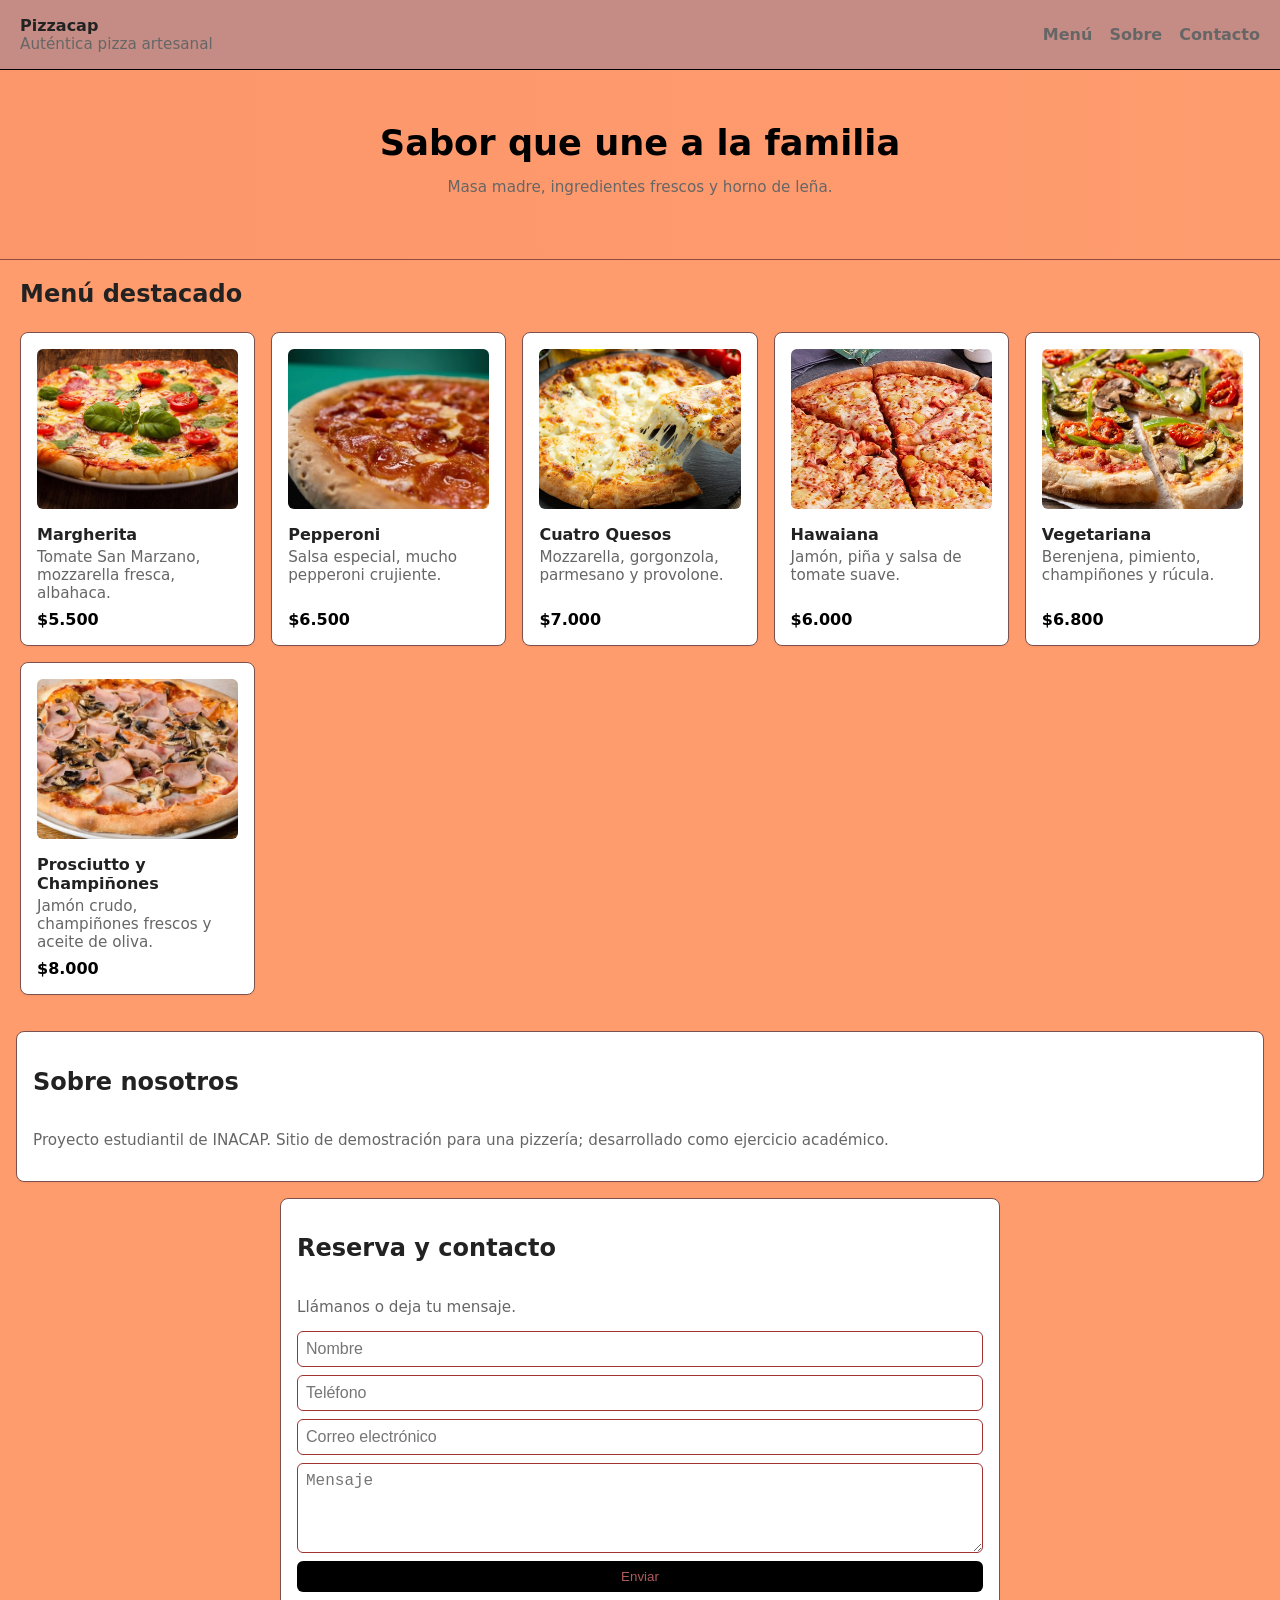
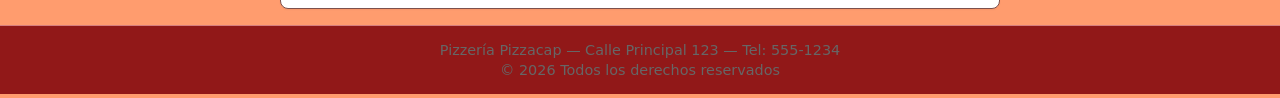
==== pizza/index.html @ 0dc7120b "09-04-2026" ====
<!doctype html>
<html lang="es">
<head>
    <meta charset="utf-8">
    <meta name="viewport" content="width=device-width,initial-scale=1">
    <title>Pizzacap</title>
    <link type="image/x-icon" rel="icon" href="img/pizza-logo-images-stock-vector.ico">
    <link rel="stylesheet" href="css/estilo1.css">
</head>
<body>
    <header>
        <div class="branding">
            <img src="img/logo.png" alt="Logotipo Pizzacap" onerror="this.style.display='none'">
            <div>
                <strong>Pizzacap</strong>
                <div class="muted">Auténtica pizza artesanal</div>
            </div>
        </div>
        <nav aria-label="Navegación principal">
            <a href="#menu">Menú</a>
            <a href="#sobre">Sobre</a>
            <a href="#contacto">Contacto</a>
        </nav>
    </header>

    <main>
        <section class="hero" aria-labelledby="hero-title">
            <h1 id="hero-title">Sabor que une a la familia</h1>
            <p class="muted">Masa madre, ingredientes frescos y horno de leña.</p>
        </section>

        <section id="menu" class="grid" aria-labelledby="menu-title">
            <h2 id="menu-title" style="grid-column:1/-1;margin:0 0 .5rem">Menú destacado</h2>

            <article class="card">
                <img src="img/pizza-margarita-3684.jpg" alt="Pizza Margherita" class="pizza-img">
                <div class="pizza-title">Margherita</div>
                <div class="muted">Tomate San Marzano, mozzarella fresca, albahaca.</div>
                <div class="price">$5.500</div>
            </article>

            <article class="card">
                <img src="img/Pizza-peperonni-convertido-de-webp.jpeg" alt="Pizza Pepperoni" class="pizza-img">
                <div class="pizza-title">Pepperoni</div>
                <div class="muted">Salsa especial, mucho pepperoni crujiente.</div>
                <div class="price">$6.500</div>
            </article>

            <article class="card">
                <img src="img/Pizza-cuatro-quesos-convertido-de-webp.jpeg" alt="Pizza Cuatro Quesos" class="pizza-img">
                <div class="pizza-title">Cuatro Quesos</div>
                <div class="muted">Mozzarella, gorgonzola, parmesano y provolone.</div>
                <div class="price">$7.000</div>
            </article>

            <article class="card">
                <img src="img/hawaiana_1691158484_large.jpg" alt="Pizza Hawaiana" class="pizza-img">
                <div class="pizza-title">Hawaiana</div>
                <div class="muted">Jamón, piña y salsa de tomate suave.</div>
                <div class="price">$6.000</div>
            </article>

            <article class="card">
                <img src="img/Pizza_vegetariana.jpg" alt="Pizza Vegetariana" class="pizza-img">
                <div class="pizza-title">Vegetariana</div>
                <div class="muted">Berenjena, pimiento, champiñones y rúcula.</div>
                <div class="price">$6.800</div>
            </article>

            <article class="card">
                <img src="img/Pizza-prosciutto-convertido-de-webp.jpeg" alt="Pizza Prosciutto" class="pizza-img">
                <div class="pizza-title">Prosciutto y Champiñones</div>
                <div class="muted">Jamón crudo, champiñones frescos y aceite de oliva.</div>
                <div class="price">$8.000</div>
            </article>
        </section>

        <section id="sobre" class="card" style="margin:1rem" aria-labelledby="sobre-title">
            <h2 id="sobre-title">Sobre nosotros</h2>
            <p class="muted">Proyecto estudiantil de INACAP. Sitio de demostración para una pizzería; desarrollado como ejercicio académico.</p>
        </section>

        <section id="contacto" class="card contact" aria-labelledby="contacto-title">
            <h2 id="contacto-title">Reserva y contacto</h2>
            <p class="muted">Llámanos o deja tu mensaje.</p>
            <form action="#" method="post" aria-label="Formulario de contacto">
                <input type="text" name="nombre" placeholder="Nombre" required>
                <input type="tel" name="telefono" placeholder="Teléfono">
                <input type="email" name="email" placeholder="Correo electrónico" required>
                <textarea name="mensaje" rows="4" placeholder="Mensaje"></textarea>
                <button class="btn" type="submit">Enviar</button>
            </form>
        </section>
    </main>

    <footer>
        <div>Pizzería Pizzacap — Calle Principal 123 — Tel: 555-1234</div>
        <div style="margin-top:.25rem">© <span id="year"></span> Todos los derechos reservados</div>
    </footer>

    <script>
        document.getElementById('year').textContent = new Date().getFullYear();
        
        // Script para asegurar el nombre en todo el documento
        (() => {
            const name = 'Pizzacap';
            document.title = name;
            const logo = document.querySelector('.branding img');
            if (logo) logo.alt = `Logotipo ${name}`;
        })();
    </script>
</body>
</html>
---- pizza/css/estilo1.css ----
:root{--accent:#000000;--bg:#ff9c6e;--muted:#666}
        *{box-sizing:border-box}
        body{margin:0;font-family:system-ui,-apple-system,Segoe UI,Roboto,"Helvetica Neue",Arial;background:var(--bg);color:#222}
        
        header,footer,main,nav,section{display:block}
        header{background:#c48c84;padding:1rem 1.25rem;border-bottom:1px solid #000000;display:flex;align-items:center;justify-content:space-between;gap:1rem}
        
        .branding{display:flex;align-items:center;gap:.75rem}
        .branding img{height:56px;width:auto;display:block}
        
        nav a{margin-left:.75rem;text-decoration:none;color:var(--muted);font-weight:600}
        
        .hero{padding:2.5rem 1.25rem;text-align:center;background:linear-gradient(90deg,rgba(194, 59, 44, 0.06),transparent);border-bottom:1px solid #964841}
        .hero h1{margin:.25rem 0;font-size:1.75rem;color:var(--accent)}
        
        .grid{display:grid;gap:1rem;padding:1.25rem;grid-template-columns:repeat(auto-fit,minmax(220px,1fr))}
        
        .card{background:#fff;padding:1rem;border-radius:8px;box-shadow:0 1px 2px rgba(0,0,0,.04);border:1px solid #7c514d;display:flex;flex-direction:column}
        
        /* Estilo para las nuevas imágenes de las pizzas */
        .pizza-img {
            width: 100%;
            height: 160px;
            object-fit: cover;
            border-radius: 6px;
            margin-bottom: 0.75rem;
            background-color: #ff662a; /* Color de fondo si no carga la imagen */
        }

        .pizza-title{font-weight:700;margin:.25rem 0}
        .muted{color:var(--muted);font-size:.95rem}
        .price{margin-top:auto;padding-top:0.5rem;font-weight:700;color:var(--accent)}

        footer{padding:1rem 1.25rem;text-align:center;font-size:.9rem;color:var(--muted);border-top:1px solid #d67e7e;background:#911818}
        
        .contact{max-width:720px;margin:1rem auto}
        .contact form{display:grid;gap:.5rem}
        
        .btn{background:var(--accent);color:#af5b5b;border:none;padding:.5rem .75rem;border-radius:6px;cursor:pointer}
        input,textarea{width:100%;padding:.5rem;border:1px solid #a13232;border-radius:6px;font-size:1rem}
        
        @media(min-width:720px){.hero{padding:3rem 2rem}.hero h1{font-size:2.2rem}}
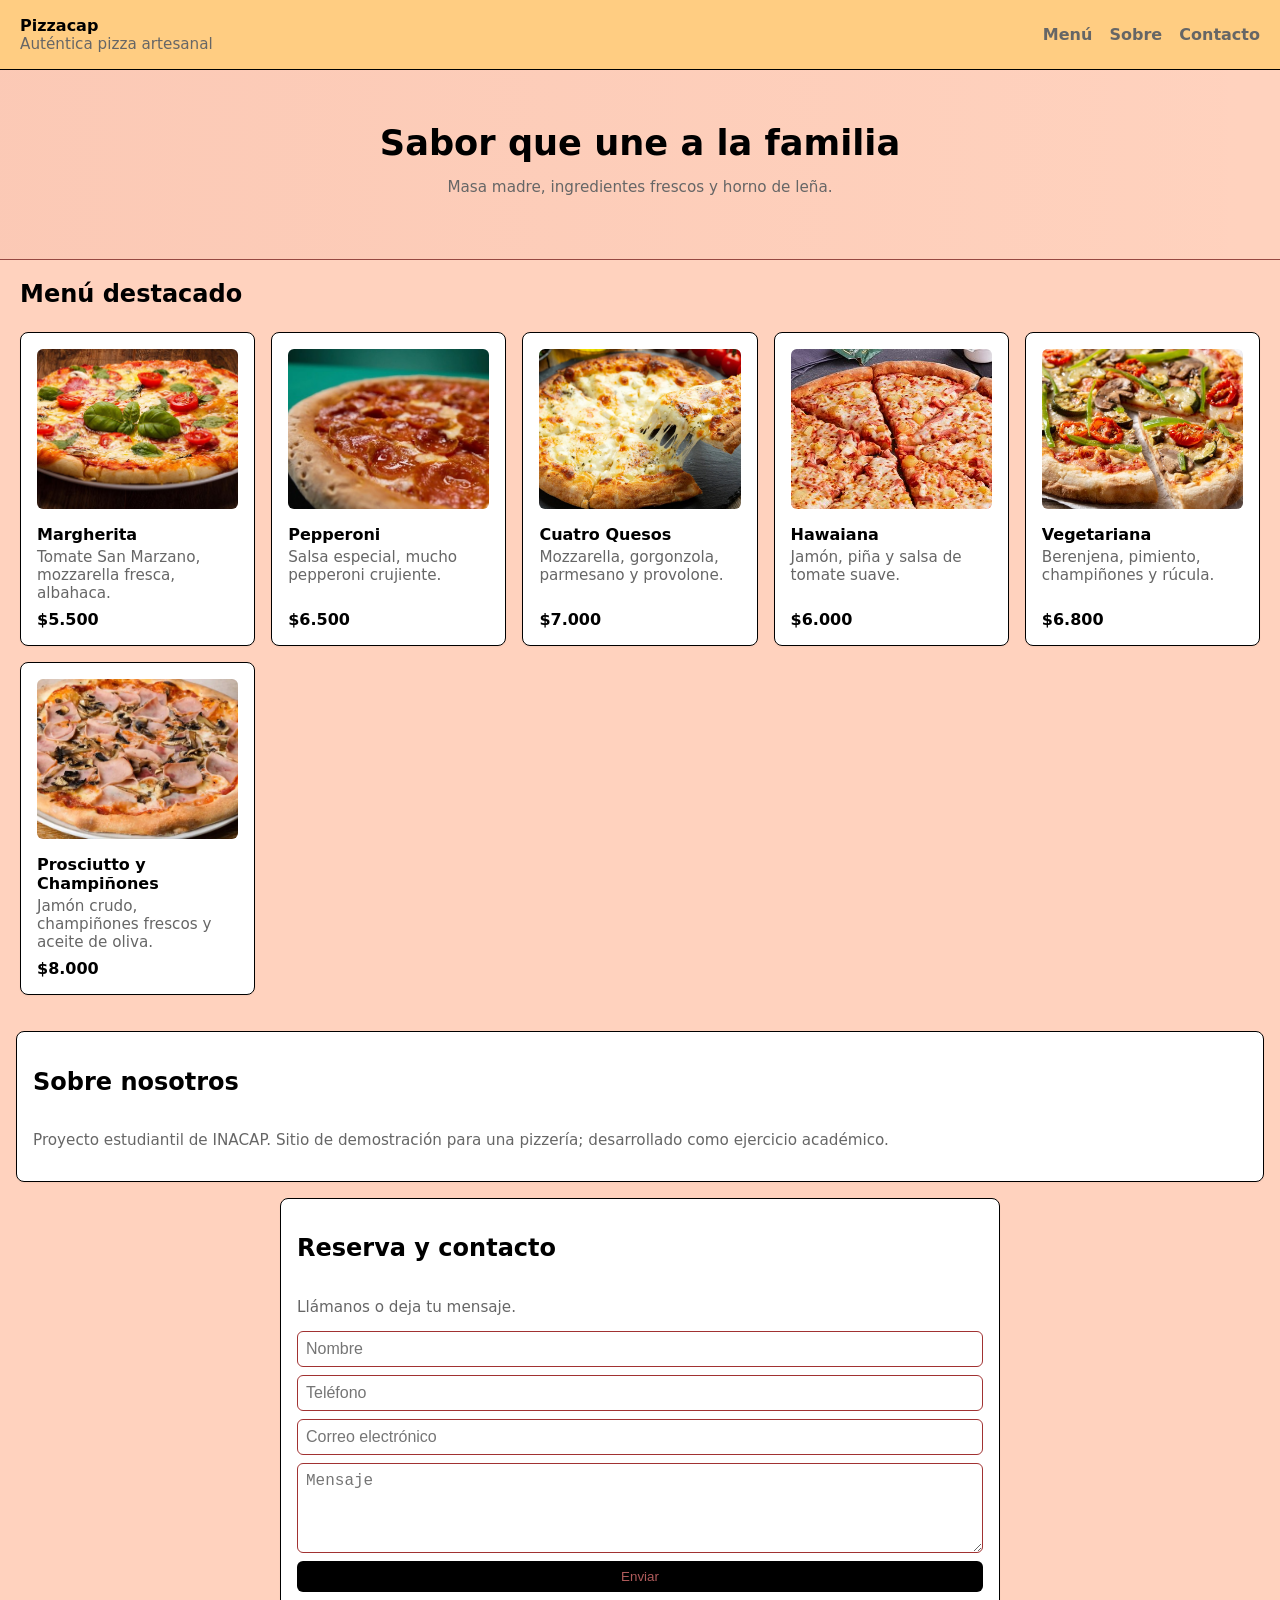
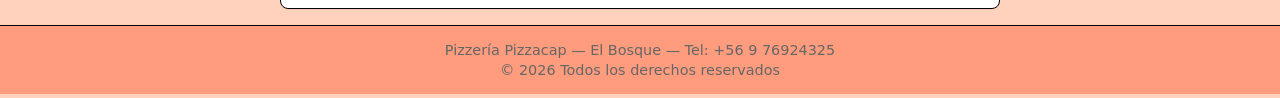
==== commit 11a6318d: "09-06-2024 17:45:00 -0700" ====
--- a/pizza/index.html
+++ b/pizza/index.html
@@ -94,7 +94,7 @@
     </main>
 
     <footer>
-        <div>Pizzería Pizzacap — Calle Principal 123 — Tel: 555-1234</div>
+        <div>Pizzería Pizzacap — El Bosque — Tel: +56 9 76924325</div>
         <div style="margin-top:.25rem">© <span id="year"></span> Todos los derechos reservados</div>
     </footer>
 
--- a/pizza/css/estilo1.css
+++ b/pizza/css/estilo1.css
@@ -1,9 +1,9 @@
- :root{--accent:#000000;--bg:#ff9c6e;--muted:#666}
+ :root{--accent:#000000;--bg:#ffd2be;--muted:#666}
         *{box-sizing:border-box}
-        body{margin:0;font-family:system-ui,-apple-system,Segoe UI,Roboto,"Helvetica Neue",Arial;background:var(--bg);color:#222}
+        body{margin:0;font-family:system-ui,-apple-system,Segoe UI,Roboto,"Helvetica Neue",Arial;background:var(--bg);color:#000000}
         
         header,footer,main,nav,section{display:block}
-        header{background:#c48c84;padding:1rem 1.25rem;border-bottom:1px solid #000000;display:flex;align-items:center;justify-content:space-between;gap:1rem}
+        header{background:#ffcd82;padding:1rem 1.25rem;border-bottom:1px solid #000000;display:flex;align-items:center;justify-content:space-between;gap:1rem}
         
         .branding{display:flex;align-items:center;gap:.75rem}
         .branding img{height:56px;width:auto;display:block}
@@ -15,7 +15,7 @@
         
         .grid{display:grid;gap:1rem;padding:1.25rem;grid-template-columns:repeat(auto-fit,minmax(220px,1fr))}
         
-        .card{background:#fff;padding:1rem;border-radius:8px;box-shadow:0 1px 2px rgba(0,0,0,.04);border:1px solid #7c514d;display:flex;flex-direction:column}
+        .card{background:#fff;padding:1rem;border-radius:8px;box-shadow:0 1px 2px rgba(0,0,0,.04);border:1px solid #000000;display:flex;flex-direction:column}
         
         /* Estilo para las nuevas imágenes de las pizzas */
         .pizza-img {
@@ -24,14 +24,14 @@
             object-fit: cover;
             border-radius: 6px;
             margin-bottom: 0.75rem;
-            background-color: #ff662a; /* Color de fondo si no carga la imagen */
+            background-color: #ffffff; /* Color de fondo si no carga la imagen */
         }
 
         .pizza-title{font-weight:700;margin:.25rem 0}
         .muted{color:var(--muted);font-size:.95rem}
         .price{margin-top:auto;padding-top:0.5rem;font-weight:700;color:var(--accent)}
 
-        footer{padding:1rem 1.25rem;text-align:center;font-size:.9rem;color:var(--muted);border-top:1px solid #d67e7e;background:#911818}
+        footer{padding:1rem 1.25rem;text-align:center;font-size:.9rem;color:var(--muted);border-top:1px solid #000000;background:#ff9c7e}
         
         .contact{max-width:720px;margin:1rem auto}
         .contact form{display:grid;gap:.5rem}
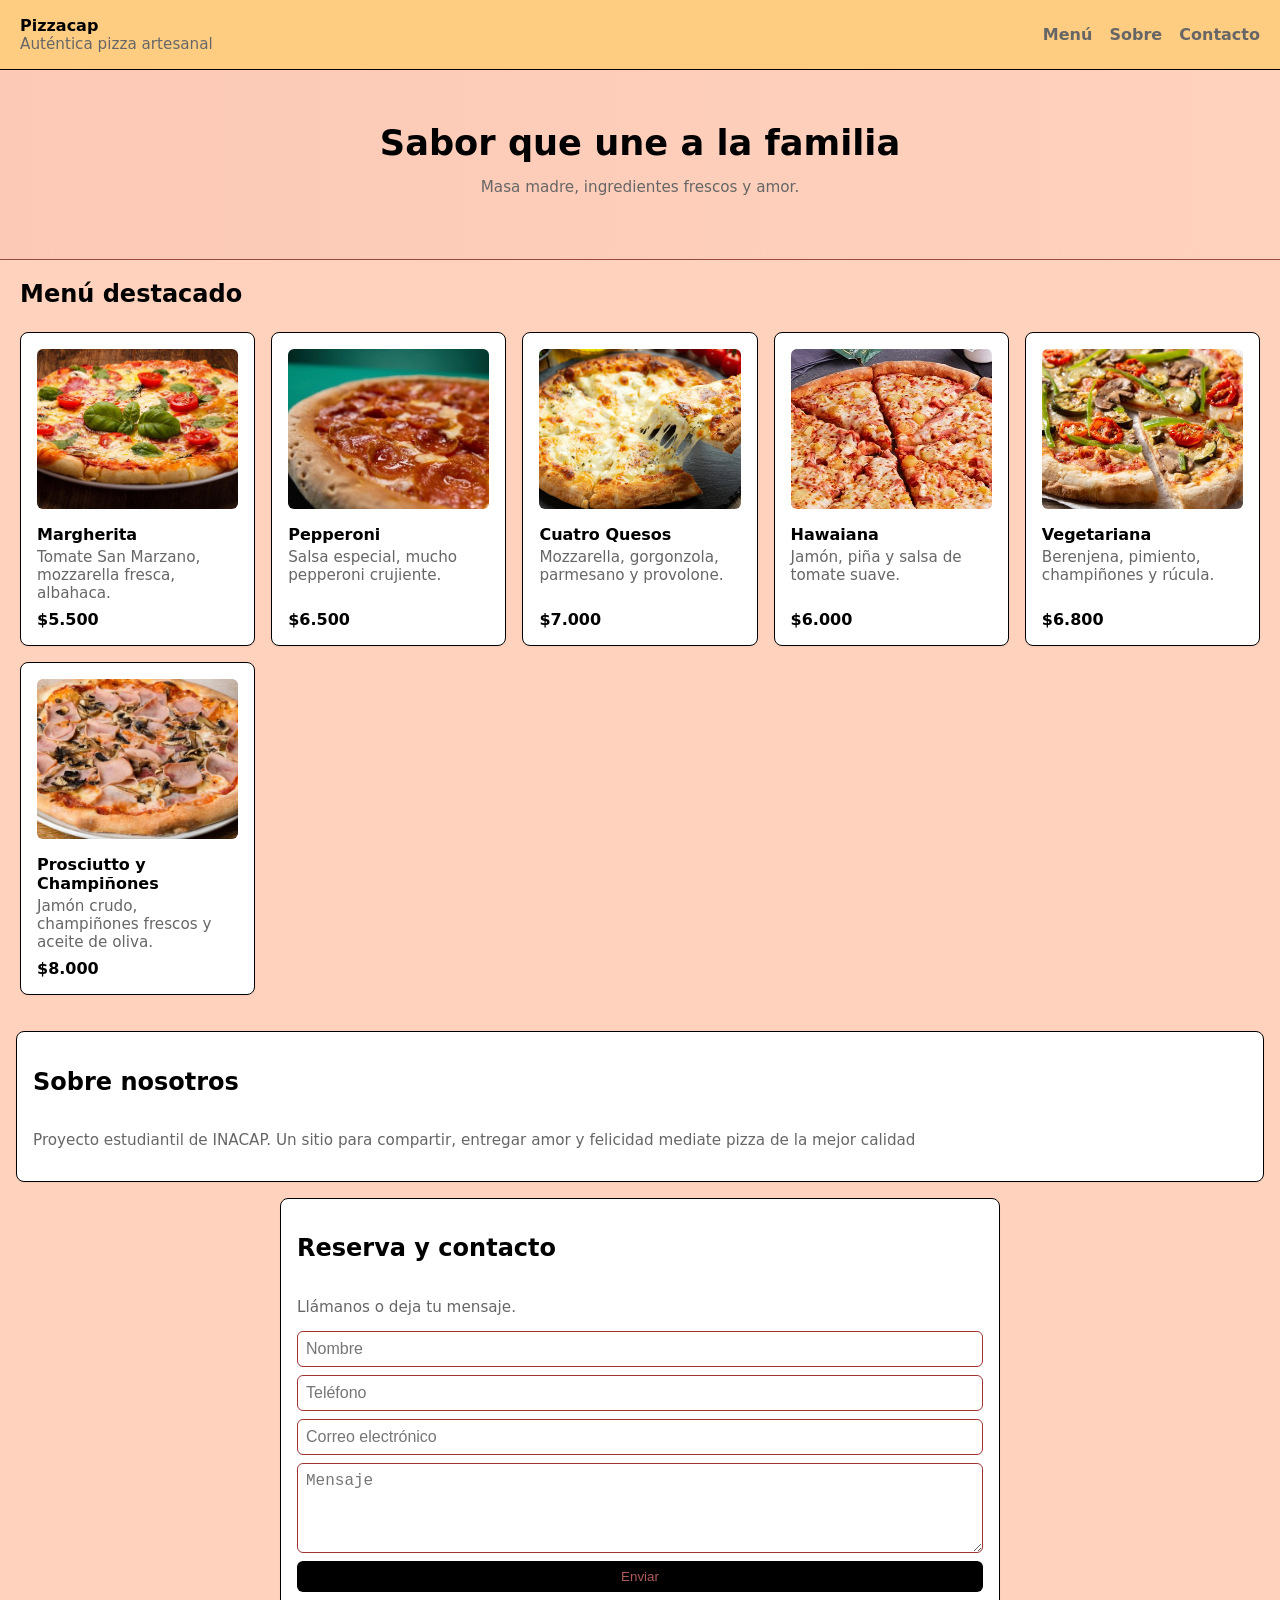
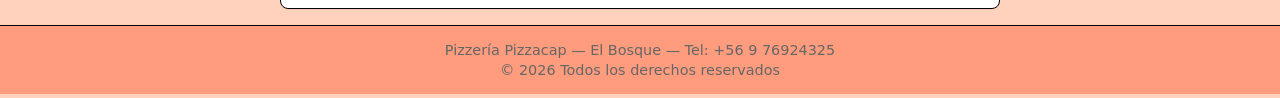
==== commit c111ed9c: "cambio a la descripcion" ====
--- a/pizza/index.html
+++ b/pizza/index.html
@@ -26,7 +26,7 @@
     <main>
         <section class="hero" aria-labelledby="hero-title">
             <h1 id="hero-title">Sabor que une a la familia</h1>
-            <p class="muted">Masa madre, ingredientes frescos y horno de leña.</p>
+            <p class="muted">Masa madre, ingredientes frescos y amor.</p>
         </section>
 
         <section id="menu" class="grid" aria-labelledby="menu-title">
@@ -77,7 +77,7 @@
 
         <section id="sobre" class="card" style="margin:1rem" aria-labelledby="sobre-title">
             <h2 id="sobre-title">Sobre nosotros</h2>
-            <p class="muted">Proyecto estudiantil de INACAP. Sitio de demostración para una pizzería; desarrollado como ejercicio académico.</p>
+            <p class="muted">Proyecto estudiantil de INACAP. Un sitio para compartir, entregar amor y felicidad mediate pizza de la mejor calidad</p>
         </section>
 
         <section id="contacto" class="card contact" aria-labelledby="contacto-title">
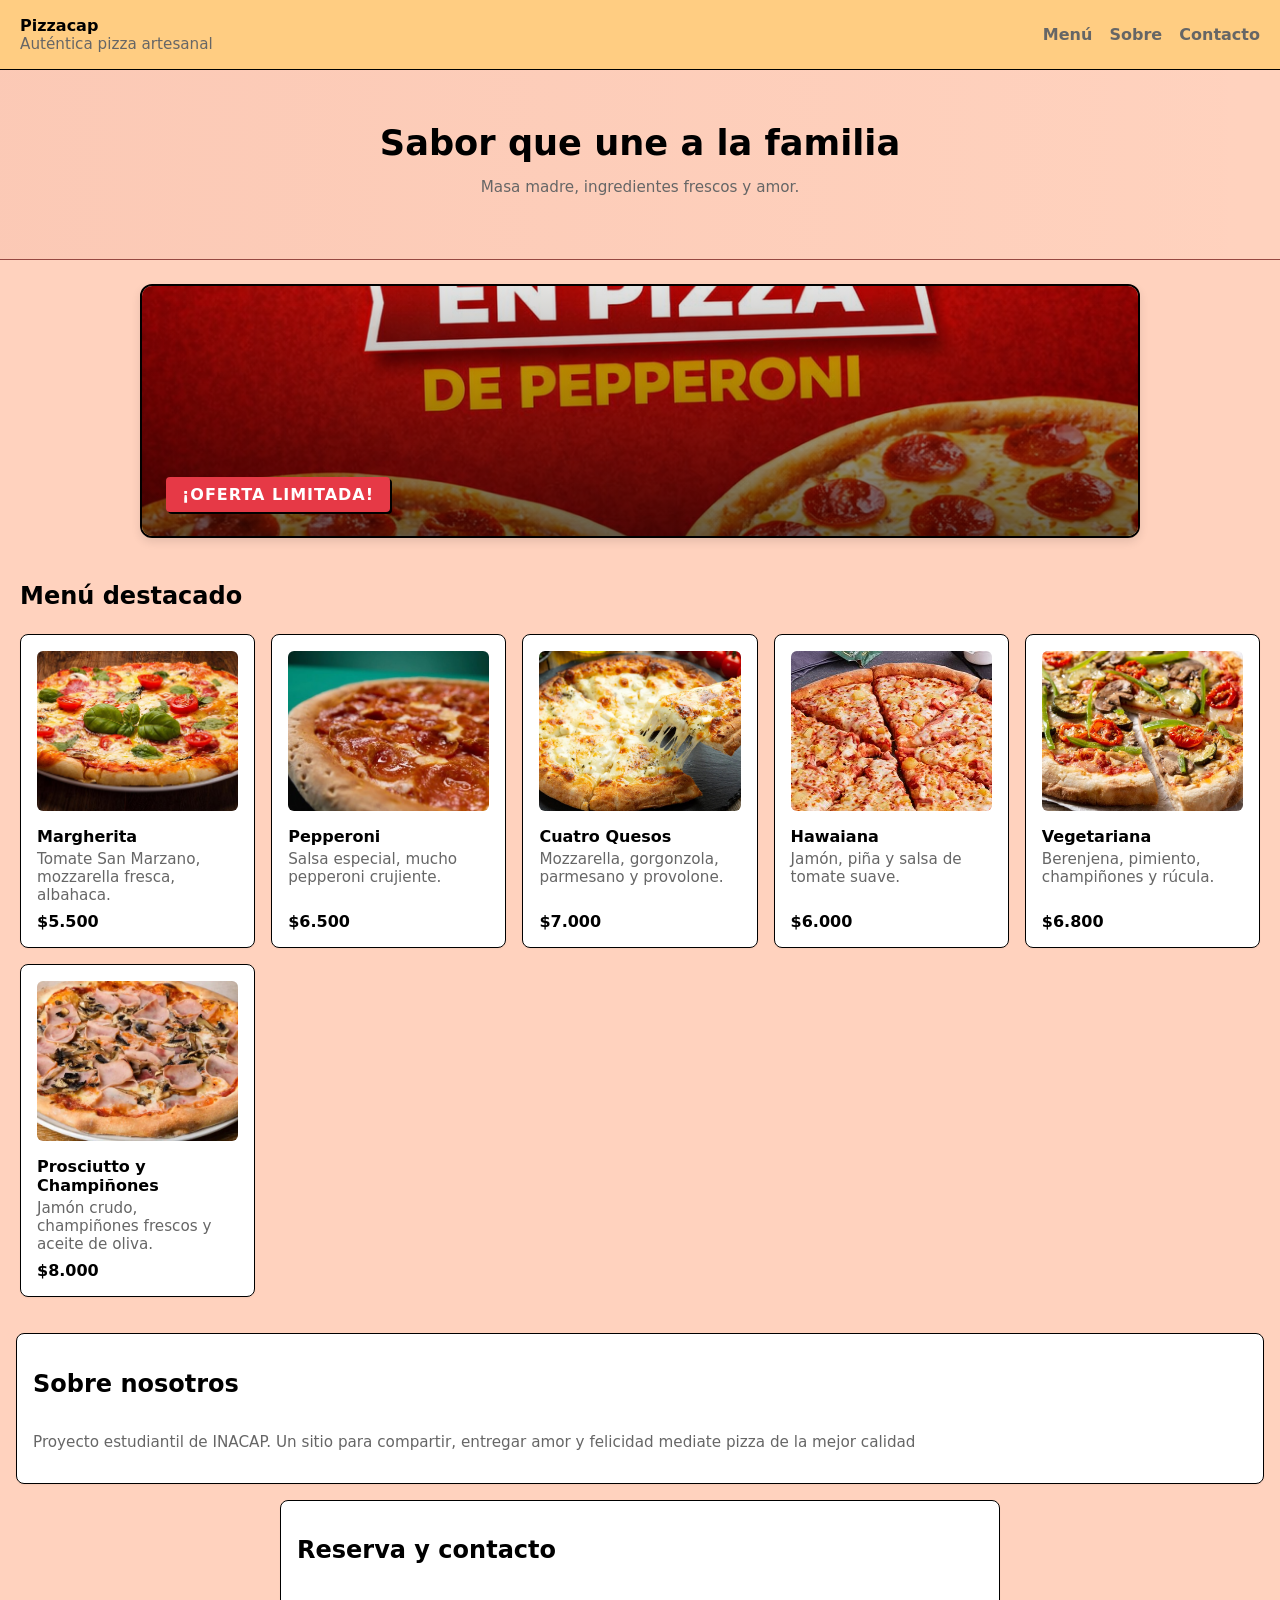
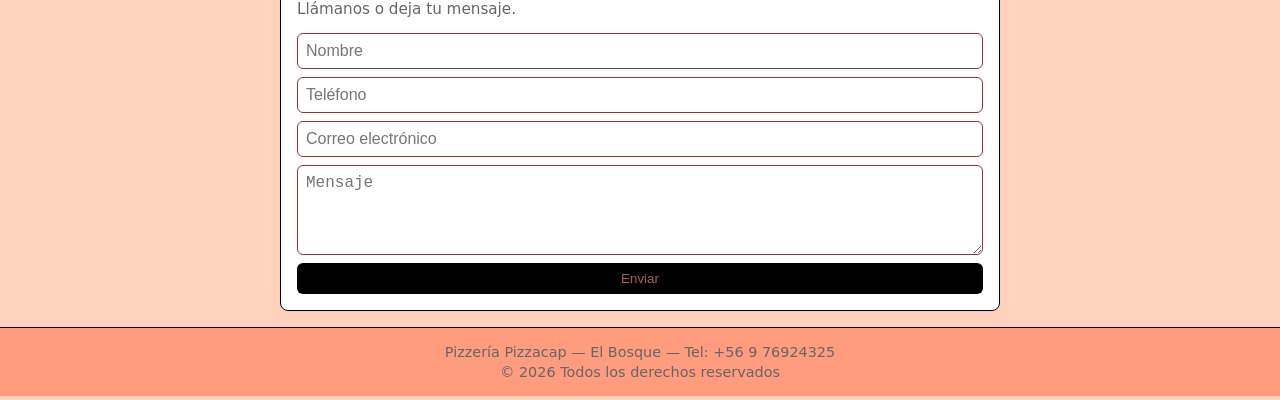
==== commit e5424e56: "OFERTAAAA" ====
--- a/pizza/index.html
+++ b/pizza/index.html
@@ -27,6 +27,14 @@
         <section class="hero" aria-labelledby="hero-title">
             <h1 id="hero-title">Sabor que une a la familia</h1>
             <p class="muted">Masa madre, ingredientes frescos y amor.</p>
+        </section>
+        <section class="promo-banner">
+            <div class="promo-container">
+                <img src="img/ChatGPT Image 16 abr 2026, 02_28_13 p.m..png" alt="Oferta Especial Pizzacap" class="promo-img">
+                <div class="promo-overlay">
+                    <span class="promo-tag">¡OFERTA LIMITADA!</span>
+                </div>
+            </div>
         </section>
 
         <section id="menu" class="grid" aria-labelledby="menu-title">
--- a/pizza/css/estilo1.css
+++ b/pizza/css/estilo1.css
@@ -39,4 +39,73 @@
         .btn{background:var(--accent);color:#af5b5b;border:none;padding:.5rem .75rem;border-radius:6px;cursor:pointer}
         input,textarea{width:100%;padding:.5rem;border:1px solid #a13232;border-radius:6px;font-size:1rem}
         
-        @media(min-width:720px){.hero{padding:3rem 2rem}.hero h1{font-size:2.2rem}}+        @media(min-width:720px){.hero{padding:3rem 2rem}.hero h1{font-size:2.2rem}}
+            /* --- Estilos para la Sección de Oferta --- */
+
+        .promo-banner {
+            padding: 0 1.25rem;
+            margin: 1.5rem 0;
+        }
+
+        .promo-container {
+            position: relative;
+            max-width: 1000px; /* Ancho máximo para que no se vea gigante en PC */
+            margin: 0 auto;
+            overflow: hidden;
+            border-radius: 12px;
+            border: 2px solid var(--accent);
+            box-shadow: 0 4px 10px rgba(0,0,0,0.1);
+        }
+
+        .promo-img {
+            width: 100%;
+            height: 250px; /* Altura fija para el banner */
+            object-fit: cover; /* Evita que la imagen se deforme */
+            display: block;
+            transition: transform 0.5s ease;
+        }
+
+        /* Efecto visual al pasar el mouse */
+        .promo-container:hover .promo-img {
+            transform: scale(1.05);
+        }
+
+        .promo-overlay {
+            position: absolute;
+            top: 0;
+            left: 0;
+            width: 100%;
+            height: 100%;
+            background: linear-gradient(rgba(0,0,0,0.1), rgba(0,0,0,0.6));
+            display: flex;
+            align-items: flex-end;
+            padding: 1.5rem;
+        }
+
+        .promo-tag {
+            background: #e63946; /* Un rojo llamativo para la oferta */
+            color: white;
+            padding: 0.5rem 1rem;
+            font-weight: 800;
+            border-radius: 4px;
+            letter-spacing: 1px;
+            box-shadow: 2px 2px 0px #000;
+            animation: pulse 2s infinite;
+        }
+
+        /* Animación opcional para llamar la atención */
+        @keyframes pulse {
+            0% { transform: scale(1); }
+            50% { transform: scale(1.05); }
+            100% { transform: scale(1); }
+        }
+
+        /* Ajuste para móviles */
+        @media (max-width: 480px) {
+            .promo-img {
+                height: 180px;
+            }
+            .promo-tag {
+                font-size: 0.8rem;
+            }
+        }
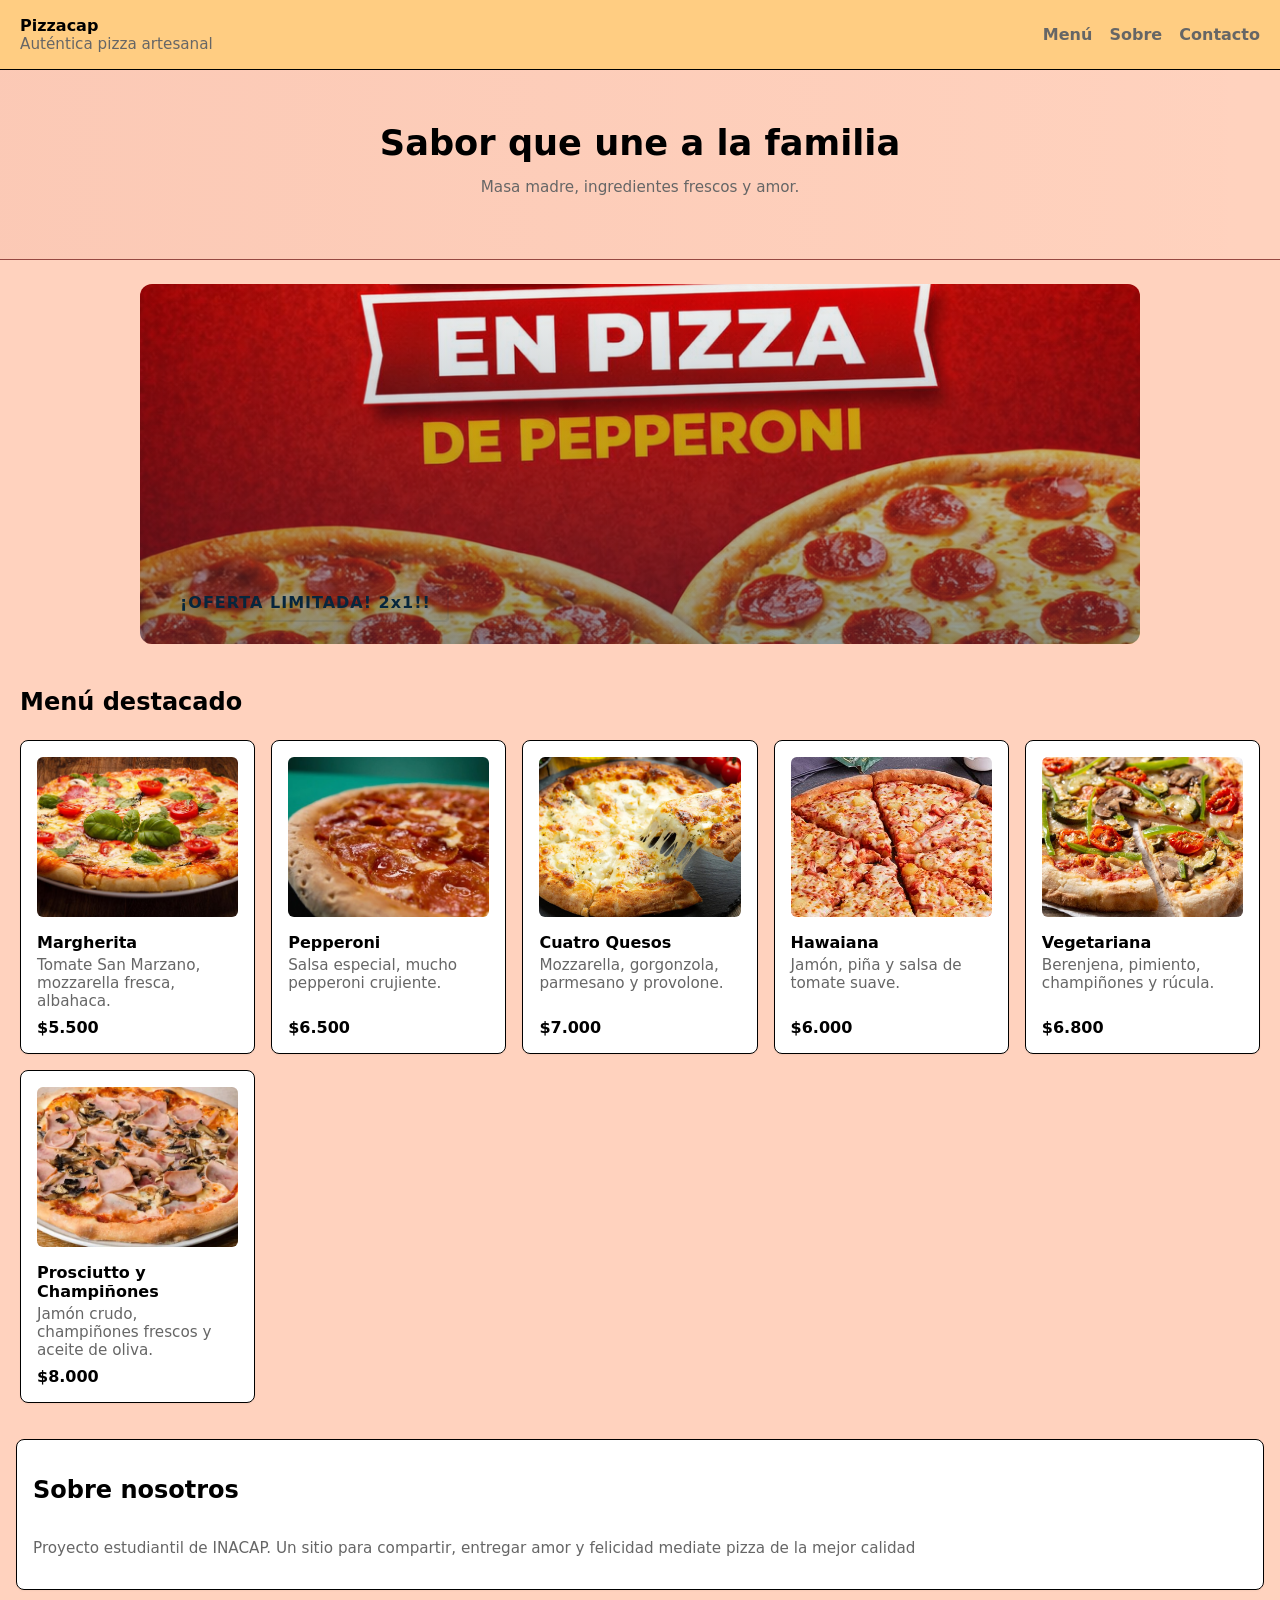
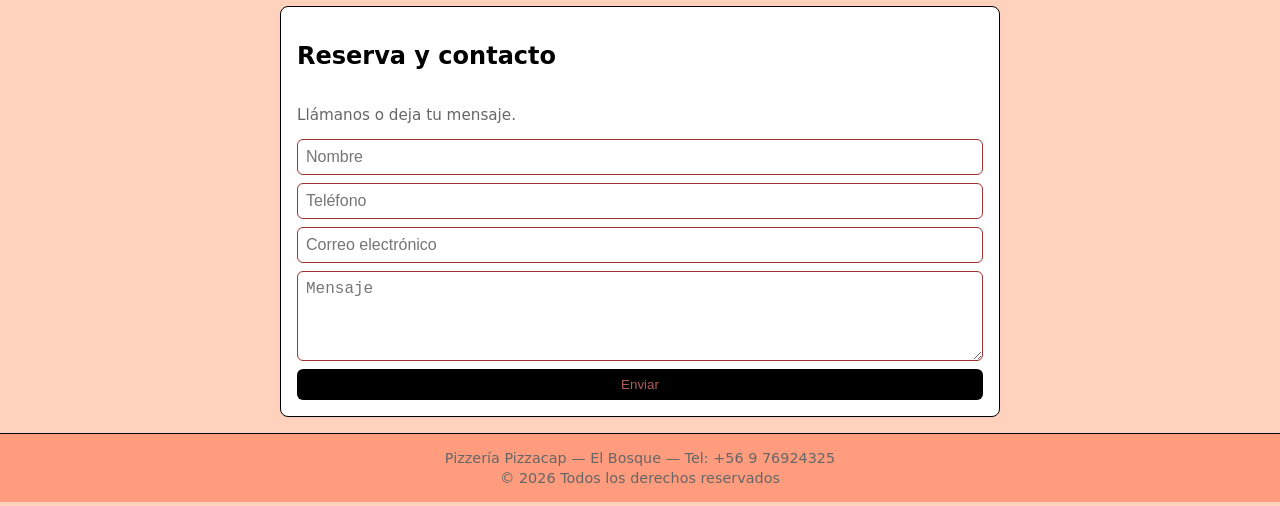
==== commit de639aa6: "ofelta" ====
--- a/pizza/index.html
+++ b/pizza/index.html
@@ -32,7 +32,7 @@
             <div class="promo-container">
                 <img src="img/ChatGPT Image 16 abr 2026, 02_28_13 p.m..png" alt="Oferta Especial Pizzacap" class="promo-img">
                 <div class="promo-overlay">
-                    <span class="promo-tag">¡OFERTA LIMITADA!</span>
+                    <span class="promo-tag">¡OFERTA LIMITADA! 2x1!!</span>
                 </div>
             </div>
         </section>
--- a/pizza/css/estilo1.css
+++ b/pizza/css/estilo1.css
@@ -17,7 +17,7 @@
         
         .card{background:#fff;padding:1rem;border-radius:8px;box-shadow:0 1px 2px rgba(0,0,0,.04);border:1px solid #000000;display:flex;flex-direction:column}
         
-        /* Estilo para las nuevas imágenes de las pizzas */
+        /* Estilo para  imágenes de las pizzas */
         .pizza-img {
             width: 100%;
             height: 160px;
@@ -49,23 +49,23 @@
 
         .promo-container {
             position: relative;
-            max-width: 1000px; /* Ancho máximo para que no se vea gigante en PC */
+            max-width: 1000px;
             margin: 0 auto;
             overflow: hidden;
             border-radius: 12px;
-            border: 2px solid var(--accent);
-            box-shadow: 0 4px 10px rgba(0,0,0,0.1);
+            border: 2px solid var(--border);
+            box-shadow: 0 4px 10px var(--shadow);
+            background: var(--card);
         }
 
         .promo-img {
             width: 100%;
-            height: 250px; /* Altura fija para el banner */
-            object-fit: cover; /* Evita que la imagen se deforme */
+            height: 360px;
+            object-fit: cover;
             display: block;
             transition: transform 0.5s ease;
         }
 
-        /* Efecto visual al pasar el mouse */
         .promo-container:hover .promo-img {
             transform: scale(1.05);
         }
@@ -76,36 +76,31 @@
             left: 0;
             width: 100%;
             height: 100%;
-            background: linear-gradient(rgba(0,0,0,0.1), rgba(0,0,0,0.6));
+            background: linear-gradient(rgba(6,38,61,0.05), rgba(6,38,61,0.45));
             display: flex;
             align-items: flex-end;
             padding: 1.5rem;
         }
 
         .promo-tag {
-            background: #e63946; /* Un rojo llamativo para la oferta */
-            color: white;
+            background: var(--accent-2);
+            color: #06263d;
             padding: 0.5rem 1rem;
             font-weight: 800;
             border-radius: 4px;
             letter-spacing: 1px;
-            box-shadow: 2px 2px 0px #000;
+            box-shadow: 2px 2px 0px rgba(6,38,61,0.08);
             animation: pulse 2s infinite;
         }
 
-        /* Animación opcional para llamar la atención */
         @keyframes pulse {
             0% { transform: scale(1); }
-            50% { transform: scale(1.05); }
+            50% { transform: scale(1.04); }
             100% { transform: scale(1); }
         }
 
-        /* Ajuste para móviles */
+        /* Ajustes para móviles */
         @media (max-width: 480px) {
-            .promo-img {
-                height: 180px;
-            }
-            .promo-tag {
-                font-size: 0.8rem;
-            }
+            .promo-img { height: 260px; }
+            .promo-tag { font-size: 0.85rem; }
         }
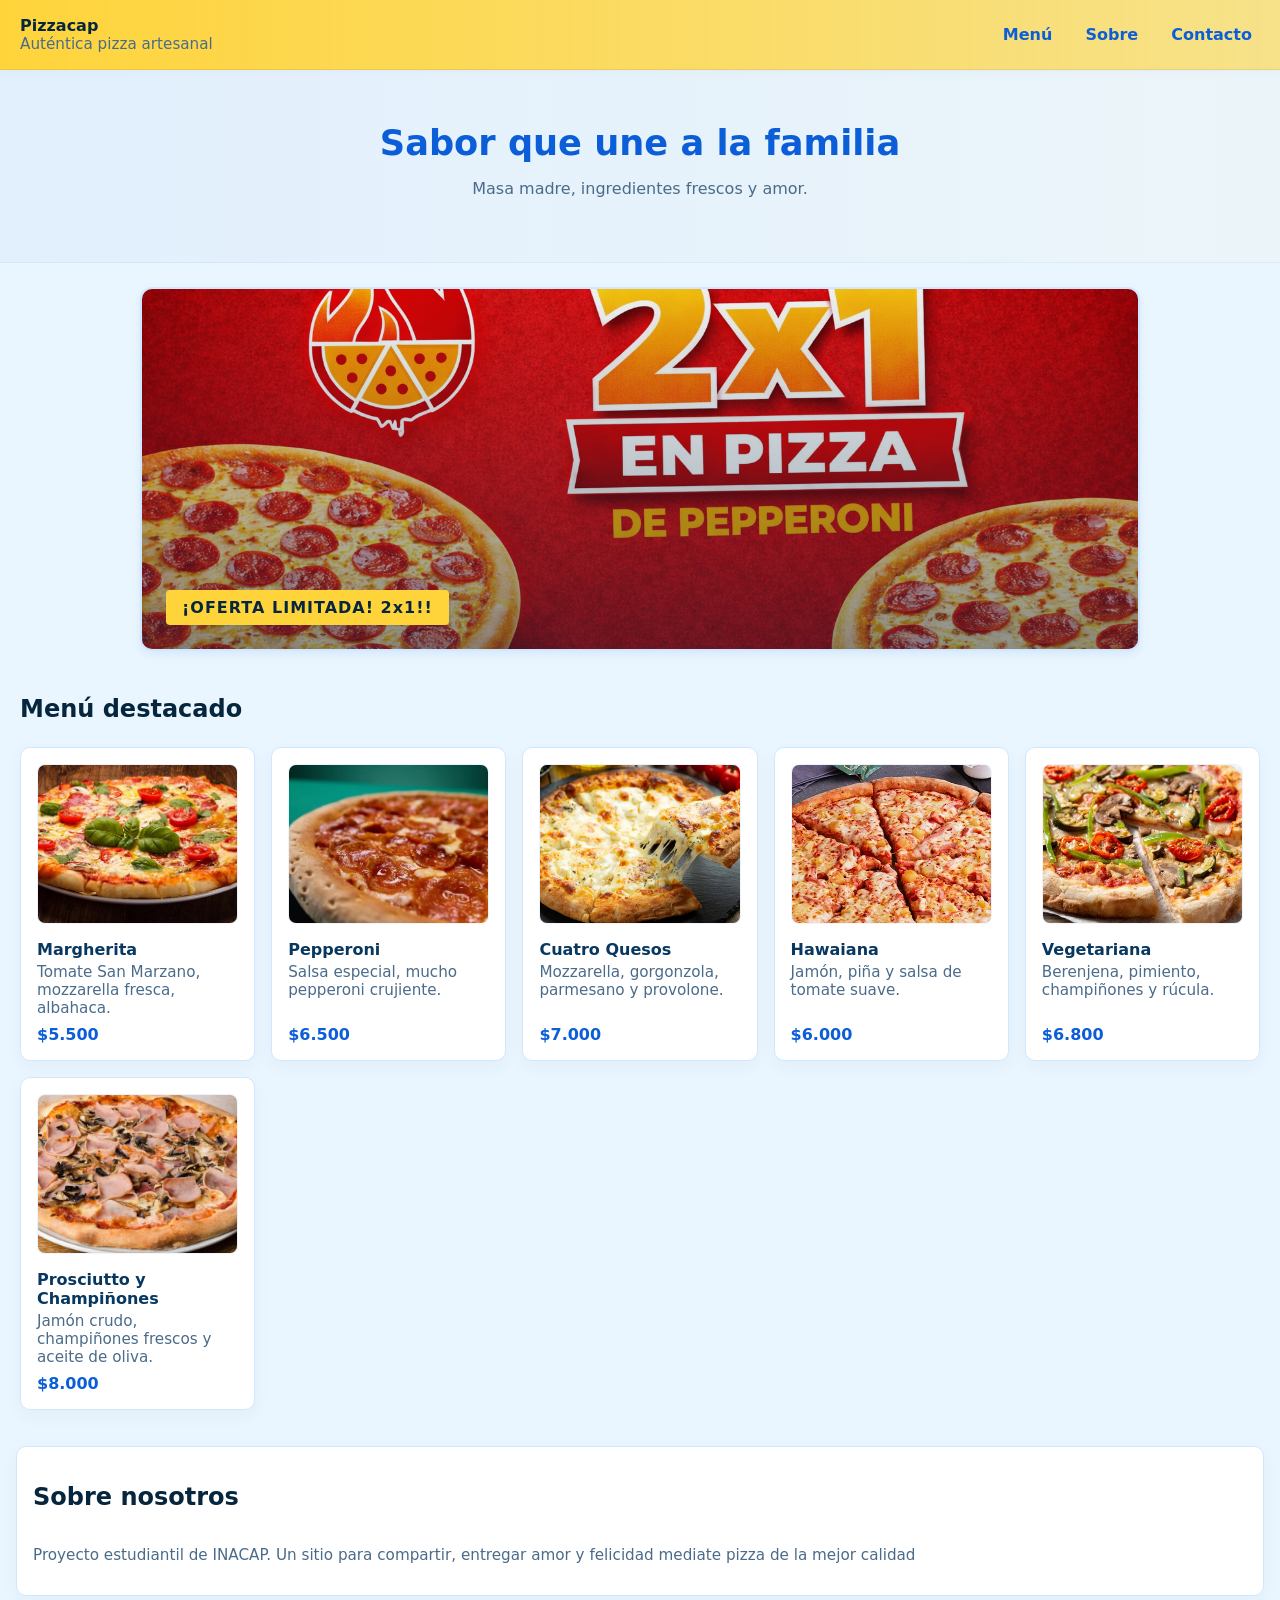
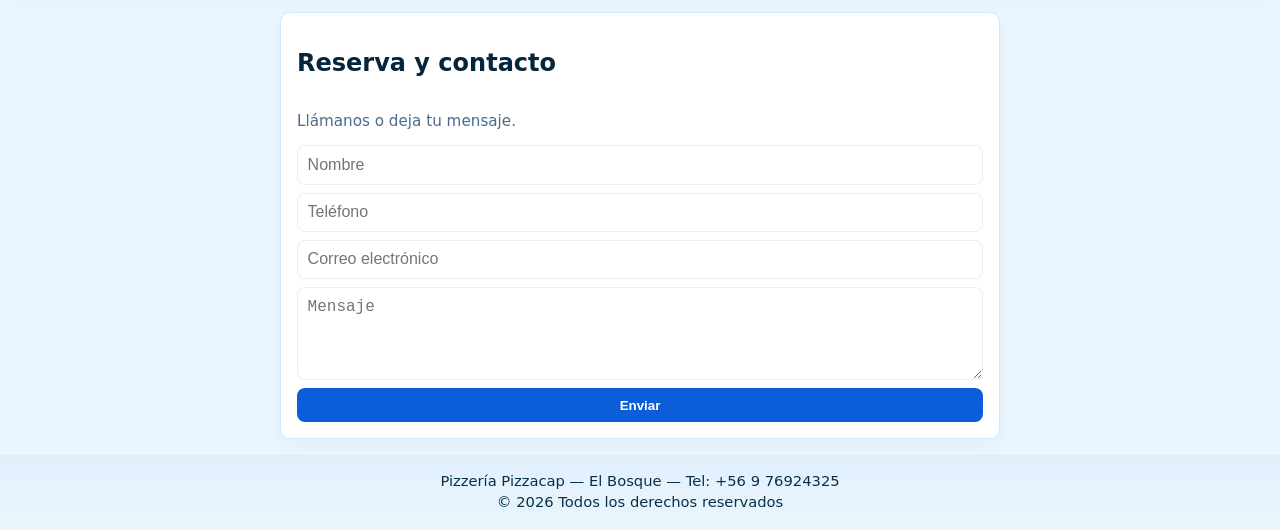
==== commit 997e0d93: "imagenes de Oferta" ====
--- a/pizza/index.html
+++ b/pizza/index.html
@@ -5,7 +5,7 @@
     <meta name="viewport" content="width=device-width,initial-scale=1">
     <title>Pizzacap</title>
     <link type="image/x-icon" rel="icon" href="img/pizza-logo-images-stock-vector.ico">
-    <link rel="stylesheet" href="css/estilo1.css">
+    <link rel="stylesheet" href="css/estilo2.css">
 </head>
 <body>
     <header>
@@ -30,7 +30,7 @@
         </section>
         <section class="promo-banner">
             <div class="promo-container">
-                <img src="img/ChatGPT Image 16 abr 2026, 02_28_13 p.m..png" alt="Oferta Especial Pizzacap" class="promo-img">
+                <img src="img/Oferta.png" alt="Oferta Especial Pizzacap" class="promo-img">
                 <div class="promo-overlay">
                     <span class="promo-tag">¡OFERTA LIMITADA! 2x1!!</span>
                 </div>
--- a/pizza/css/estilo2.css
+++ b/pizza/css/estilo2.css
@@ -0,0 +1,204 @@
+/* filepath: c:\Users\alumnoslgr\Downloads\pizza\pizza\css\estilo2.css */
+/* Tema: azules y amarillos */
+/* Sección de oferta (adaptada al tema azul/amarillo) */
+.promo-banner {
+    padding: 0 1.25rem;
+    margin: 1.5rem 0;
+}
+
+.promo-container {
+    position: relative;
+    max-width: 1000px;
+    margin: 0 auto;
+    overflow: hidden;
+    border-radius: 12px;
+    border: 2px solid var(--border);
+    box-shadow: 0 4px 10px var(--shadow);
+    background: var(--card);
+}
+
+.promo-img {
+    width: 100%;
+    height: 360px;
+    object-fit: cover;
+    display: block;
+    transition: transform 0.5s ease;
+}
+
+.promo-container:hover .promo-img {
+    transform: scale(1.05);
+}
+
+.promo-overlay {
+    position: absolute;
+    top: 0;
+    left: 0;
+    width: 100%;
+    height: 100%;
+    background: linear-gradient(rgba(6,38,61,0.05), rgba(6,38,61,0.45));
+    display: flex;
+    align-items: flex-end;
+    padding: 1.5rem;
+}
+
+.promo-tag {
+    background: var(--accent-2);
+    color: #06263d;
+    padding: 0.5rem 1rem;
+    font-weight: 800;
+    border-radius: 4px;
+    letter-spacing: 1px;
+    box-shadow: 2px 2px 0px rgba(6,38,61,0.08);
+    animation: pulse 2s infinite;
+}
+
+@keyframes pulse {
+    0% { transform: scale(1); }
+    50% { transform: scale(1.04); }
+    100% { transform: scale(1); }
+}
+
+/* Ajustes para móviles */
+@media (max-width: 480px) {
+    .promo-img { height: 260px; }
+    .promo-tag { font-size: 0.85rem; }
+}
+:root{
+    --accent:#0b5ed7;      /* azul principal */
+    --accent-2:#ffd43b;    /* amarillo secundario */
+    --bg:#eaf6ff;          /* fondo claro azul */
+    --muted:#4a6b8a;       /* texto secundario */
+    --card:#ffffff;
+    --border:#cfe8ff;
+    --shadow: rgba(11,94,215,0.08);
+}
+
+*{box-sizing:border-box}
+body{
+    margin:0;
+    font-family: system-ui,-apple-system, "Segoe UI", Roboto, "Helvetica Neue", Arial;
+    background:var(--bg);
+    color:#06263d;
+    -webkit-font-smoothing:antialiased;
+    -moz-osx-font-smoothing:grayscale;
+}
+
+header,footer,main,nav,section{display:block}
+
+/* Header */
+header{
+    display:flex;
+    align-items:center;
+    justify-content:space-between;
+    gap:1rem;
+    padding:1rem 1.25rem;
+    background:linear-gradient(90deg,var(--accent-2),rgba(255,212,59,0.6));
+    border-bottom:1px solid rgba(6,38,61,.08);
+    box-shadow:0 2px 8px rgba(6,38,61,0.03);
+}
+
+.branding{display:flex;align-items:center;gap:.75rem}
+.branding img{height:56px;width:auto;display:block;border-radius:8px;box-shadow:0 2px 6px var(--shadow);background:#fff}
+
+/* Navigation */
+nav a{
+    margin-left:.75rem;
+    text-decoration:none;
+    color:var(--accent);
+    font-weight:700;
+    padding:.35rem .5rem;
+    border-radius:6px;
+}
+nav a:hover, nav a:focus{
+    background:rgba(11,94,215,0.08);
+    outline:none;
+}
+
+/* Hero */
+.hero{
+    padding:2.25rem 1.25rem;
+    text-align:center;
+    background:linear-gradient(90deg, rgba(11,94,215,0.04), rgba(255,212,59,0.03));
+    border-bottom:1px solid rgba(11,94,215,0.06);
+}
+.hero h1{margin:.25rem 0;font-size:1.8rem;color:var(--accent)}
+.hero .muted{color:var(--muted);font-size:1rem}
+
+/* Grid y cartas */
+.grid{display:grid;gap:1rem;padding:1.25rem;grid-template-columns:repeat(auto-fit,minmax(220px,1fr))}
+
+.card{
+    background:var(--card);
+    padding:1rem;
+    border-radius:10px;
+    box-shadow:0 6px 18px rgba(6,38,61,0.04);
+    border:1px solid var(--border);
+    display:flex;
+    flex-direction:column;
+    transition:transform .12s ease, box-shadow .12s ease;
+}
+.card:hover{transform:translateY(-6px);box-shadow:0 12px 30px rgba(6,38,61,0.07)}
+
+/* Imágenes de pizza */
+.pizza-img{
+    width:100%;
+    height:160px;
+    object-fit:cover;
+    border-radius:8px;
+    margin-bottom:.75rem;
+    background:linear-gradient(180deg, #ffffff, #f6fbff);
+    border:1px solid rgba(11,94,215,0.06);
+    box-shadow:inset 0 -12px 30px rgba(11,94,215,0.02);
+}
+
+/* Textos */
+.pizza-title{font-weight:800;margin:.25rem 0;color:#08385f}
+.muted{color:var(--muted);font-size:.95rem}
+.price{margin-top:auto;padding-top:.5rem;font-weight:800;color:var(--accent)}
+
+/* Contacto y formulario */
+.contact{max-width:720px;margin:1rem auto}
+.contact form{display:grid;gap:.5rem}
+
+input,textarea{
+    width:100%;
+    padding:.6rem;
+    border:1px solid rgba(6,38,61,0.08);
+    border-radius:8px;
+    font-size:1rem;
+    background:#ffffff;
+}
+input:focus,textarea:focus{outline:none;box-shadow:0 0 0 4px rgba(11,94,215,0.06);border-color:var(--accent)}
+
+.btn{
+    background:var(--accent);
+    color:#fff;
+    border:none;
+    padding:.6rem .85rem;
+    border-radius:8px;
+    cursor:pointer;
+    font-weight:700;
+    display:inline-block;
+    transition:background .12s ease, transform .08s ease;
+}
+.btn:hover{background:#074bb0;transform:translateY(-2px)}
+.btn:active{transform:translateY(0)}
+
+/* Footer */
+footer{
+    padding:1rem 1.25rem;
+    text-align:center;
+    font-size:.92rem;
+    color:#07314b;
+    border-top:1px solid rgba(6,38,61,0.04);
+    background:linear-gradient(180deg, rgba(11,94,215,0.04), rgba(255,212,59,0.02));
+}
+
+/* Accesibilidad */
+a:focus, button:focus, input:focus, textarea:focus{outline:3px solid rgba(11,94,215,0.12);outline-offset:2px}
+
+/* Responsive */
+@media(min-width:720px){
+    .hero{padding:3rem 2rem}
+    .hero h1{font-size:2.2rem}
+}
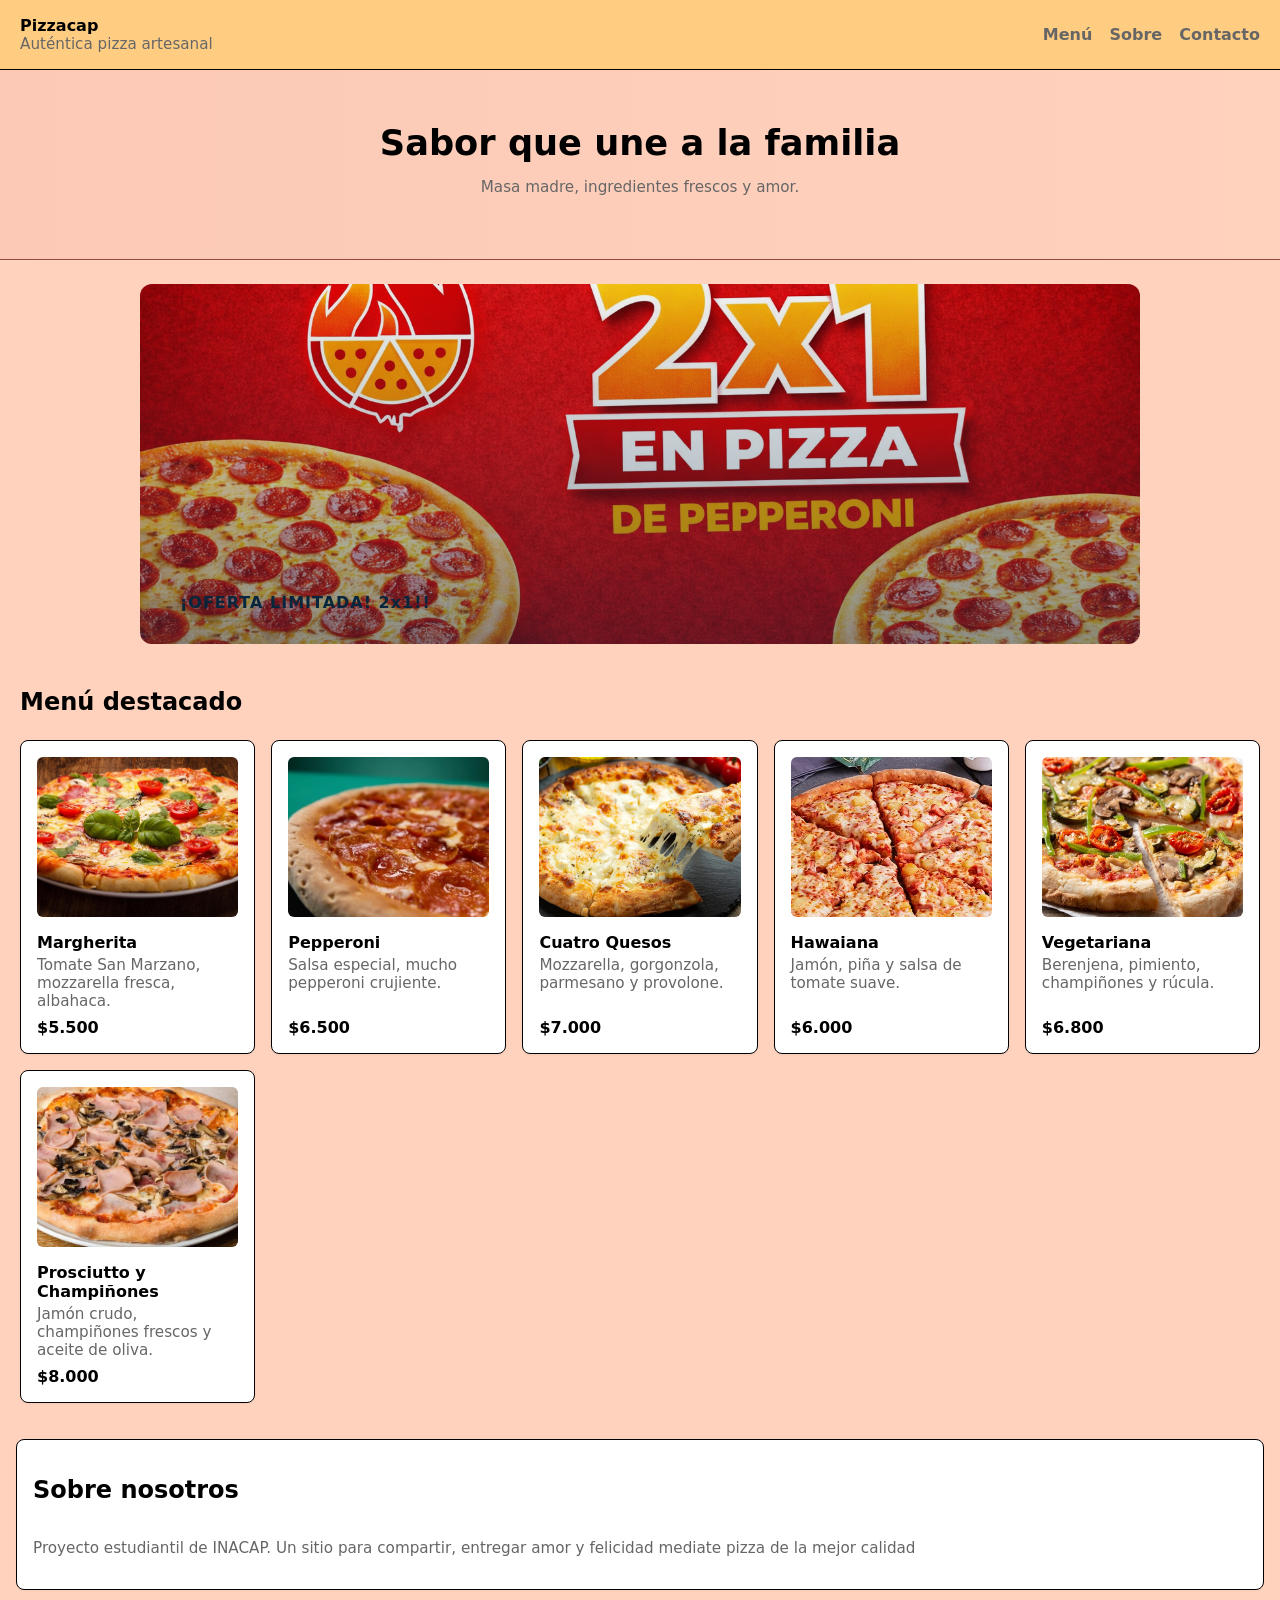
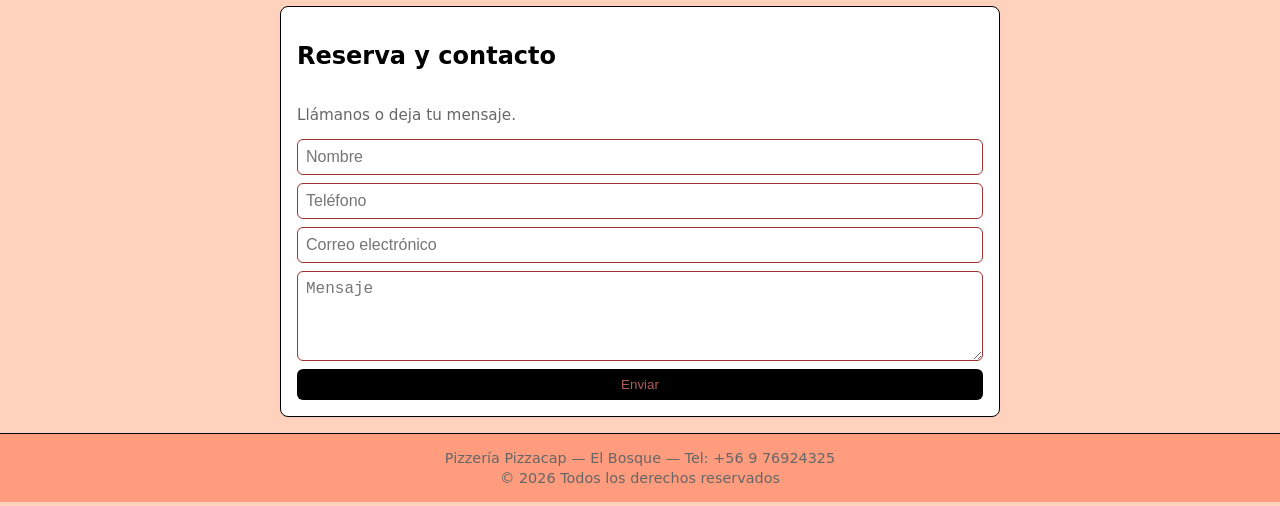
==== commit 19009dfb: "estilo" ====
--- a/pizza/index.html
+++ b/pizza/index.html
@@ -5,7 +5,7 @@
     <meta name="viewport" content="width=device-width,initial-scale=1">
     <title>Pizzacap</title>
     <link type="image/x-icon" rel="icon" href="img/pizza-logo-images-stock-vector.ico">
-    <link rel="stylesheet" href="css/estilo2.css">
+    <link rel="stylesheet" href="css/estilo1.css">
 </head>
 <body>
     <header>
--- a/pizza/css/estilo1.css
+++ b/pizza/css/estilo1.css
@@ -0,0 +1,107 @@
+ /* Tema: piel y narajo */
+ :root{--accent:#000000;--bg:#ffd2be;--muted:#666}
+        *{box-sizing:border-box}
+        body{margin:0;font-family:system-ui,-apple-system,Segoe UI,Roboto,"Helvetica Neue",Arial;background:var(--bg);color:#000000}
+        
+        header,footer,main,nav,section{display:block}
+        header{background:#ffcd82;padding:1rem 1.25rem;border-bottom:1px solid #000000;display:flex;align-items:center;justify-content:space-between;gap:1rem}
+        
+        .branding{display:flex;align-items:center;gap:.75rem}
+        .branding img{height:56px;width:auto;display:block}
+        
+        nav a{margin-left:.75rem;text-decoration:none;color:var(--muted);font-weight:600}
+        
+        .hero{padding:2.5rem 1.25rem;text-align:center;background:linear-gradient(90deg,rgba(194, 59, 44, 0.06),transparent);border-bottom:1px solid #964841}
+        .hero h1{margin:.25rem 0;font-size:1.75rem;color:var(--accent)}
+        
+        .grid{display:grid;gap:1rem;padding:1.25rem;grid-template-columns:repeat(auto-fit,minmax(220px,1fr))}
+        
+        .card{background:#fff;padding:1rem;border-radius:8px;box-shadow:0 1px 2px rgba(0,0,0,.04);border:1px solid #000000;display:flex;flex-direction:column}
+        
+        /* Estilo para  imágenes de las pizzas */
+        .pizza-img {
+            width: 100%;
+            height: 160px;
+            object-fit: cover;
+            border-radius: 6px;
+            margin-bottom: 0.75rem;
+            background-color: #ffffff; /* Color de fondo si no carga la imagen */
+        }
+
+        .pizza-title{font-weight:700;margin:.25rem 0}
+        .muted{color:var(--muted);font-size:.95rem}
+        .price{margin-top:auto;padding-top:0.5rem;font-weight:700;color:var(--accent)}
+
+        footer{padding:1rem 1.25rem;text-align:center;font-size:.9rem;color:var(--muted);border-top:1px solid #000000;background:#ff9c7e}
+        
+        .contact{max-width:720px;margin:1rem auto}
+        .contact form{display:grid;gap:.5rem}
+        
+        .btn{background:var(--accent);color:#af5b5b;border:none;padding:.5rem .75rem;border-radius:6px;cursor:pointer}
+        input,textarea{width:100%;padding:.5rem;border:1px solid #a13232;border-radius:6px;font-size:1rem}
+        
+        @media(min-width:720px){.hero{padding:3rem 2rem}.hero h1{font-size:2.2rem}}
+            /* --- Estilos para la Sección de Oferta --- */
+
+        .promo-banner {
+            padding: 0 1.25rem;
+            margin: 1.5rem 0;
+        }
+
+        .promo-container {
+            position: relative;
+            max-width: 1000px;
+            margin: 0 auto;
+            overflow: hidden;
+            border-radius: 12px;
+            border: 2px solid var(--border);
+            box-shadow: 0 4px 10px var(--shadow);
+            background: var(--card);
+        }
+
+        .promo-img {
+            width: 100%;
+            height: 360px;
+            object-fit: cover;
+            display: block;
+            transition: transform 0.5s ease;
+        }
+
+        .promo-container:hover .promo-img {
+            transform: scale(1.05);
+        }
+
+        .promo-overlay {
+            position: absolute;
+            top: 0;
+            left: 0;
+            width: 100%;
+            height: 100%;
+            background: linear-gradient(rgba(6,38,61,0.05), rgba(6,38,61,0.45));
+            display: flex;
+            align-items: flex-end;
+            padding: 1.5rem;
+        }
+
+        .promo-tag {
+            background: var(--accent-2);
+            color: #06263d;
+            padding: 0.5rem 1rem;
+            font-weight: 800;
+            border-radius: 4px;
+            letter-spacing: 1px;
+            box-shadow: 2px 2px 0px rgba(6,38,61,0.08);
+            animation: pulse 2s infinite;
+        }
+
+        @keyframes pulse {
+            0% { transform: scale(1); }
+            50% { transform: scale(1.04); }
+            100% { transform: scale(1); }
+        }
+
+        /* Ajustes para móviles */
+        @media (max-width: 480px) {
+            .promo-img { height: 260px; }
+            .promo-tag { font-size: 0.85rem; }
+        }
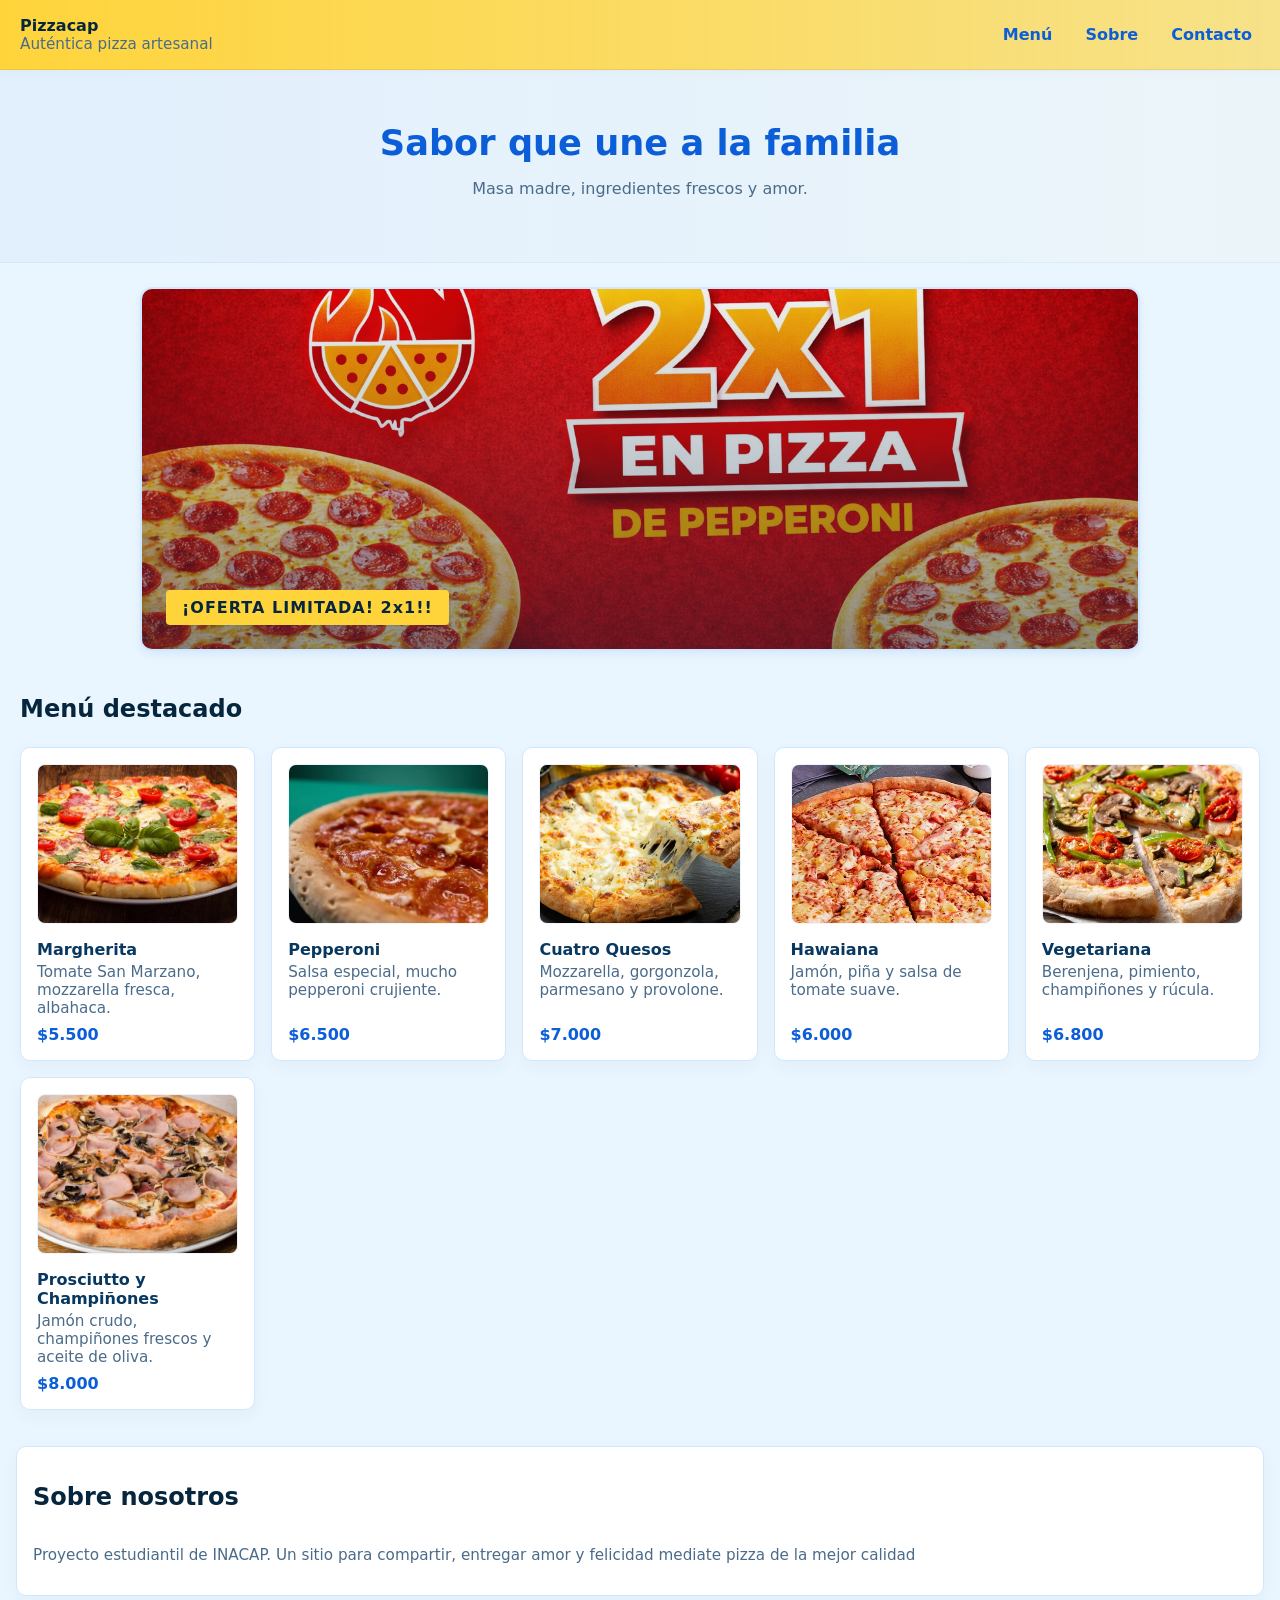
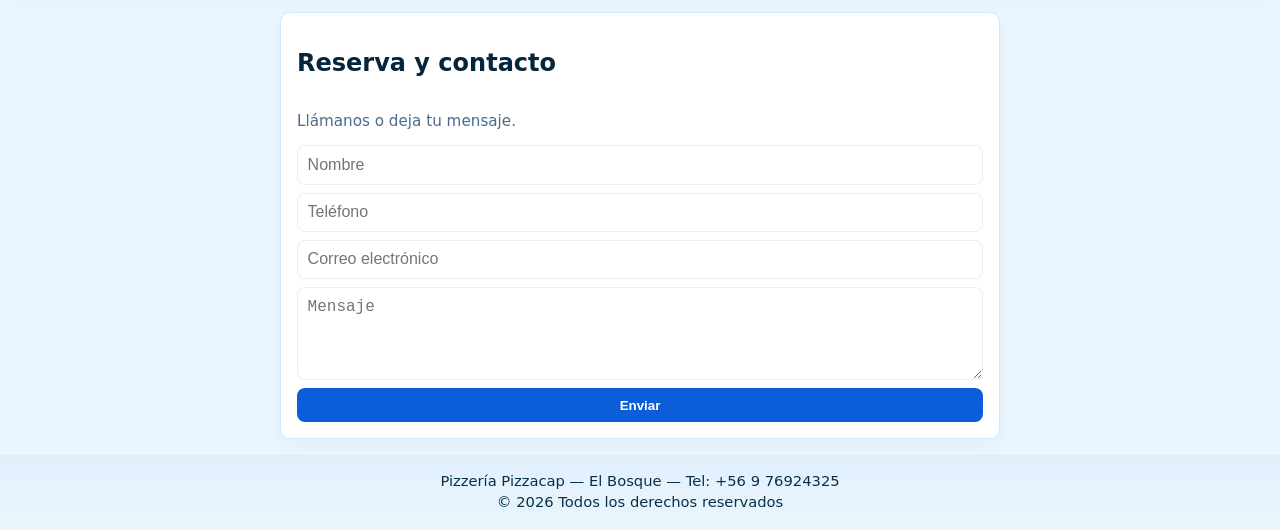
==== commit 6dcbbd90: "ola" ====
--- a/pizza/index.html
+++ b/pizza/index.html
@@ -5,7 +5,7 @@
     <meta name="viewport" content="width=device-width,initial-scale=1">
     <title>Pizzacap</title>
     <link type="image/x-icon" rel="icon" href="img/pizza-logo-images-stock-vector.ico">
-    <link rel="stylesheet" href="css/estilo1.css">
+    <link rel="stylesheet" href="css/estilo2.css">
 </head>
 <body>
     <header>
--- a/pizza/css/estilo2.css
+++ b/pizza/css/estilo2.css
@@ -0,0 +1,204 @@
+
+/* Tema: azules y amarillos */
+
+.promo-banner {
+    padding: 0 1.25rem;
+    margin: 1.5rem 0;
+}
+
+.promo-container {
+    position: relative;
+    max-width: 1000px;
+    margin: 0 auto;
+    overflow: hidden;
+    border-radius: 12px;
+    border: 2px solid var(--border);
+    box-shadow: 0 4px 10px var(--shadow);
+    background: var(--card);
+}
+
+.promo-img {
+    width: 100%;
+    height: 360px;
+    object-fit: cover;
+    display: block;
+    transition: transform 0.5s ease;
+}
+
+.promo-container:hover .promo-img {
+    transform: scale(1.05);
+}
+
+.promo-overlay {
+    position: absolute;
+    top: 0;
+    left: 0;
+    width: 100%;
+    height: 100%;
+    background: linear-gradient(rgba(6,38,61,0.05), rgba(6,38,61,0.45));
+    display: flex;
+    align-items: flex-end;
+    padding: 1.5rem;
+}
+
+.promo-tag {
+    background: var(--accent-2);
+    color: #06263d;
+    padding: 0.5rem 1rem;
+    font-weight: 800;
+    border-radius: 4px;
+    letter-spacing: 1px;
+    box-shadow: 2px 2px 0px rgba(6,38,61,0.08);
+    animation: pulse 2s infinite;
+}
+
+@keyframes pulse {
+    0% { transform: scale(1); }
+    50% { transform: scale(1.04); }
+    100% { transform: scale(1); }
+}
+
+/* Ajustes para móviles */
+@media (max-width: 480px) {
+    .promo-img { height: 260px; }
+    .promo-tag { font-size: 0.85rem; }
+}
+:root{
+    --accent:#0b5ed7;      /* azul principal */
+    --accent-2:#ffd43b;    /* amarillo secundario */
+    --bg:#eaf6ff;          /* fondo claro azul */
+    --muted:#4a6b8a;       /* texto secundario */
+    --card:#ffffff;
+    --border:#cfe8ff;
+    --shadow: rgba(11,94,215,0.08);
+}
+
+*{box-sizing:border-box}
+body{
+    margin:0;
+    font-family: system-ui,-apple-system, "Segoe UI", Roboto, "Helvetica Neue", Arial;
+    background:var(--bg);
+    color:#06263d;
+    -webkit-font-smoothing:antialiased;
+    -moz-osx-font-smoothing:grayscale;
+}
+
+header,footer,main,nav,section{display:block}
+
+/* Header */
+header{
+    display:flex;
+    align-items:center;
+    justify-content:space-between;
+    gap:1rem;
+    padding:1rem 1.25rem;
+    background:linear-gradient(90deg,var(--accent-2),rgba(255,212,59,0.6));
+    border-bottom:1px solid rgba(6,38,61,.08);
+    box-shadow:0 2px 8px rgba(6,38,61,0.03);
+}
+
+.branding{display:flex;align-items:center;gap:.75rem}
+.branding img{height:56px;width:auto;display:block;border-radius:8px;box-shadow:0 2px 6px var(--shadow);background:#fff}
+
+/* Navigation */
+nav a{
+    margin-left:.75rem;
+    text-decoration:none;
+    color:var(--accent);
+    font-weight:700;
+    padding:.35rem .5rem;
+    border-radius:6px;
+}
+nav a:hover, nav a:focus{
+    background:rgba(11,94,215,0.08);
+    outline:none;
+}
+
+/* Hero */
+.hero{
+    padding:2.25rem 1.25rem;
+    text-align:center;
+    background:linear-gradient(90deg, rgba(11,94,215,0.04), rgba(255,212,59,0.03));
+    border-bottom:1px solid rgba(11,94,215,0.06);
+}
+.hero h1{margin:.25rem 0;font-size:1.8rem;color:var(--accent)}
+.hero .muted{color:var(--muted);font-size:1rem}
+
+/* Grid y cartas */
+.grid{display:grid;gap:1rem;padding:1.25rem;grid-template-columns:repeat(auto-fit,minmax(220px,1fr))}
+
+.card{
+    background:var(--card);
+    padding:1rem;
+    border-radius:10px;
+    box-shadow:0 6px 18px rgba(6,38,61,0.04);
+    border:1px solid var(--border);
+    display:flex;
+    flex-direction:column;
+    transition:transform .12s ease, box-shadow .12s ease;
+}
+.card:hover{transform:translateY(-6px);box-shadow:0 12px 30px rgba(6,38,61,0.07)}
+
+/* Imágenes de pizza */
+.pizza-img{
+    width:100%;
+    height:160px;
+    object-fit:cover;
+    border-radius:8px;
+    margin-bottom:.75rem;
+    background:linear-gradient(180deg, #ffffff, #f6fbff);
+    border:1px solid rgba(11,94,215,0.06);
+    box-shadow:inset 0 -12px 30px rgba(11,94,215,0.02);
+}
+
+/* Textos */
+.pizza-title{font-weight:800;margin:.25rem 0;color:#08385f}
+.muted{color:var(--muted);font-size:.95rem}
+.price{margin-top:auto;padding-top:.5rem;font-weight:800;color:var(--accent)}
+
+/* Contacto y formulario */
+.contact{max-width:720px;margin:1rem auto}
+.contact form{display:grid;gap:.5rem}
+
+input,textarea{
+    width:100%;
+    padding:.6rem;
+    border:1px solid rgba(6,38,61,0.08);
+    border-radius:8px;
+    font-size:1rem;
+    background:#ffffff;
+}
+input:focus,textarea:focus{outline:none;box-shadow:0 0 0 4px rgba(11,94,215,0.06);border-color:var(--accent)}
+
+.btn{
+    background:var(--accent);
+    color:#fff;
+    border:none;
+    padding:.6rem .85rem;
+    border-radius:8px;
+    cursor:pointer;
+    font-weight:700;
+    display:inline-block;
+    transition:background .12s ease, transform .08s ease;
+}
+.btn:hover{background:#074bb0;transform:translateY(-2px)}
+.btn:active{transform:translateY(0)}
+
+/* Footer */
+footer{
+    padding:1rem 1.25rem;
+    text-align:center;
+    font-size:.92rem;
+    color:#07314b;
+    border-top:1px solid rgba(6,38,61,0.04);
+    background:linear-gradient(180deg, rgba(11,94,215,0.04), rgba(255,212,59,0.02));
+}
+
+/* Accesibilidad */
+a:focus, button:focus, input:focus, textarea:focus{outline:3px solid rgba(11,94,215,0.12);outline-offset:2px}
+
+/* Responsive */
+@media(min-width:720px){
+    .hero{padding:3rem 2rem}
+    .hero h1{font-size:2.2rem}
+}
